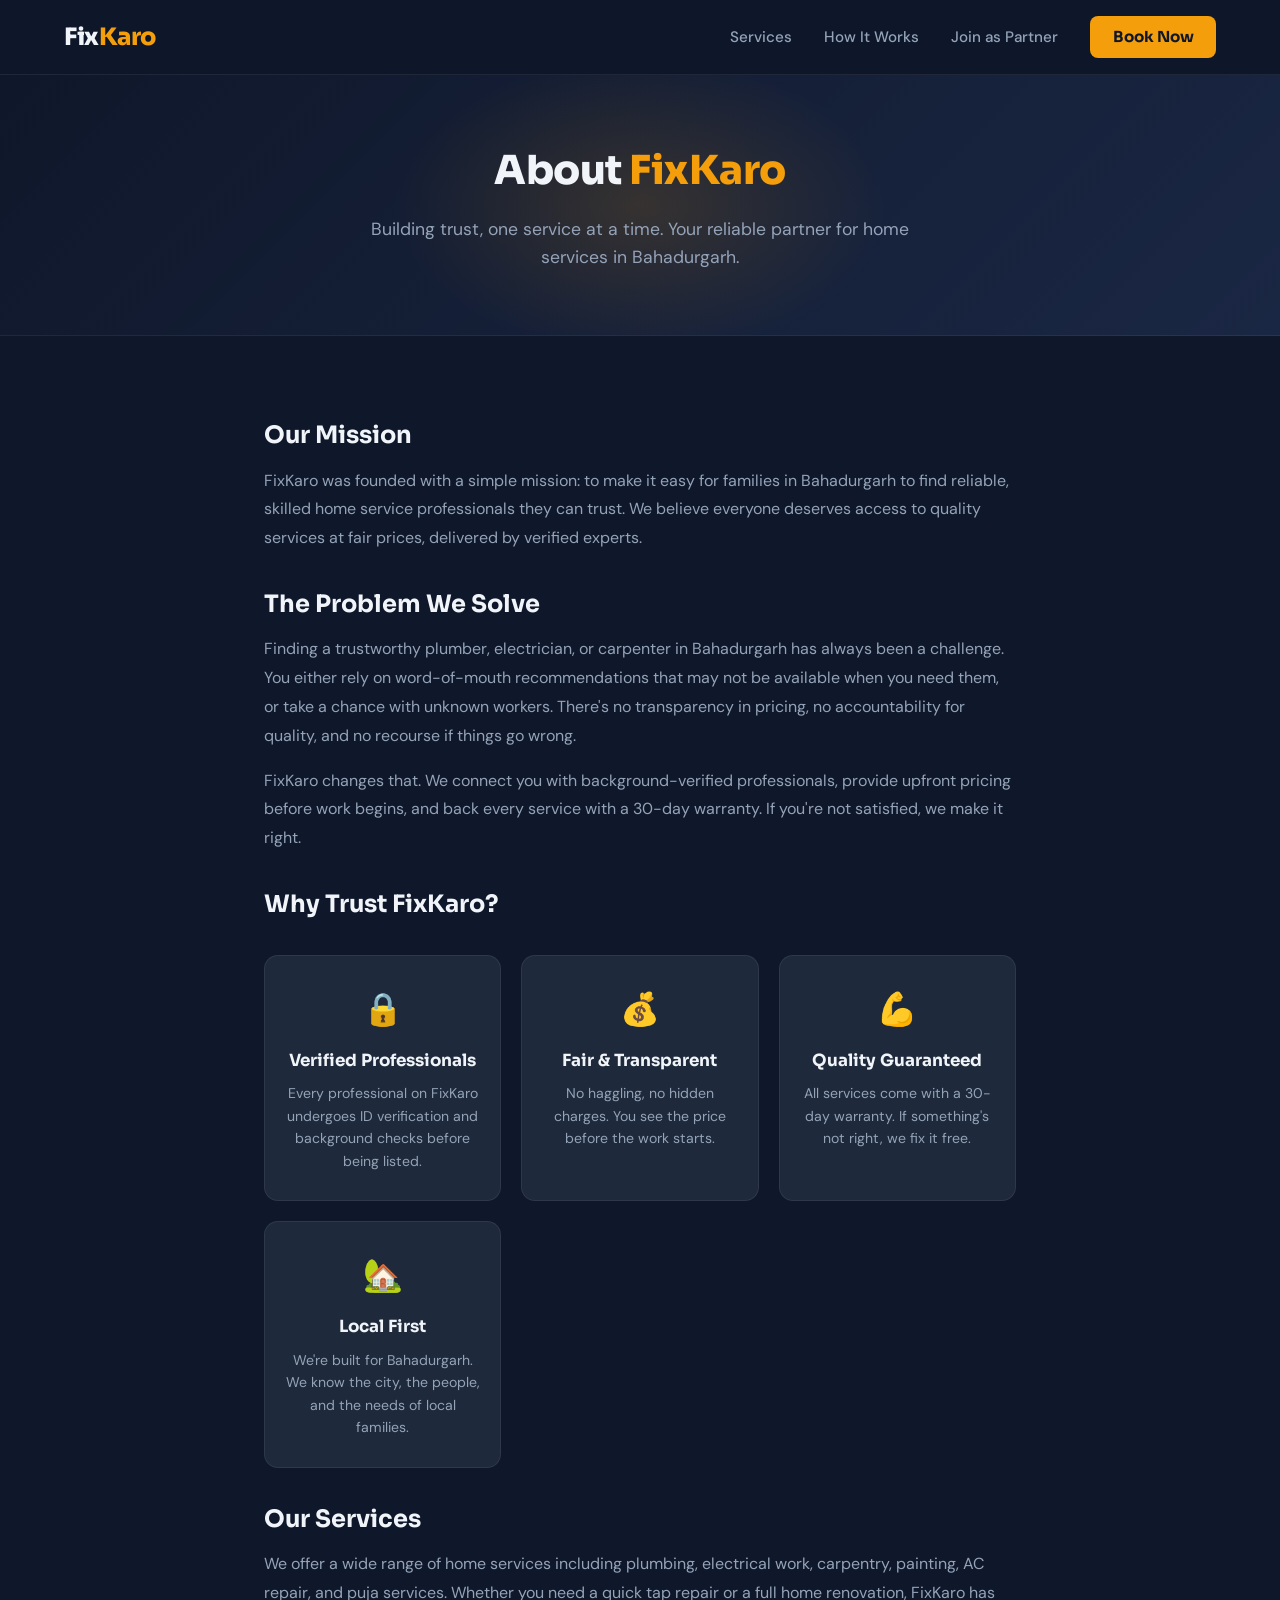
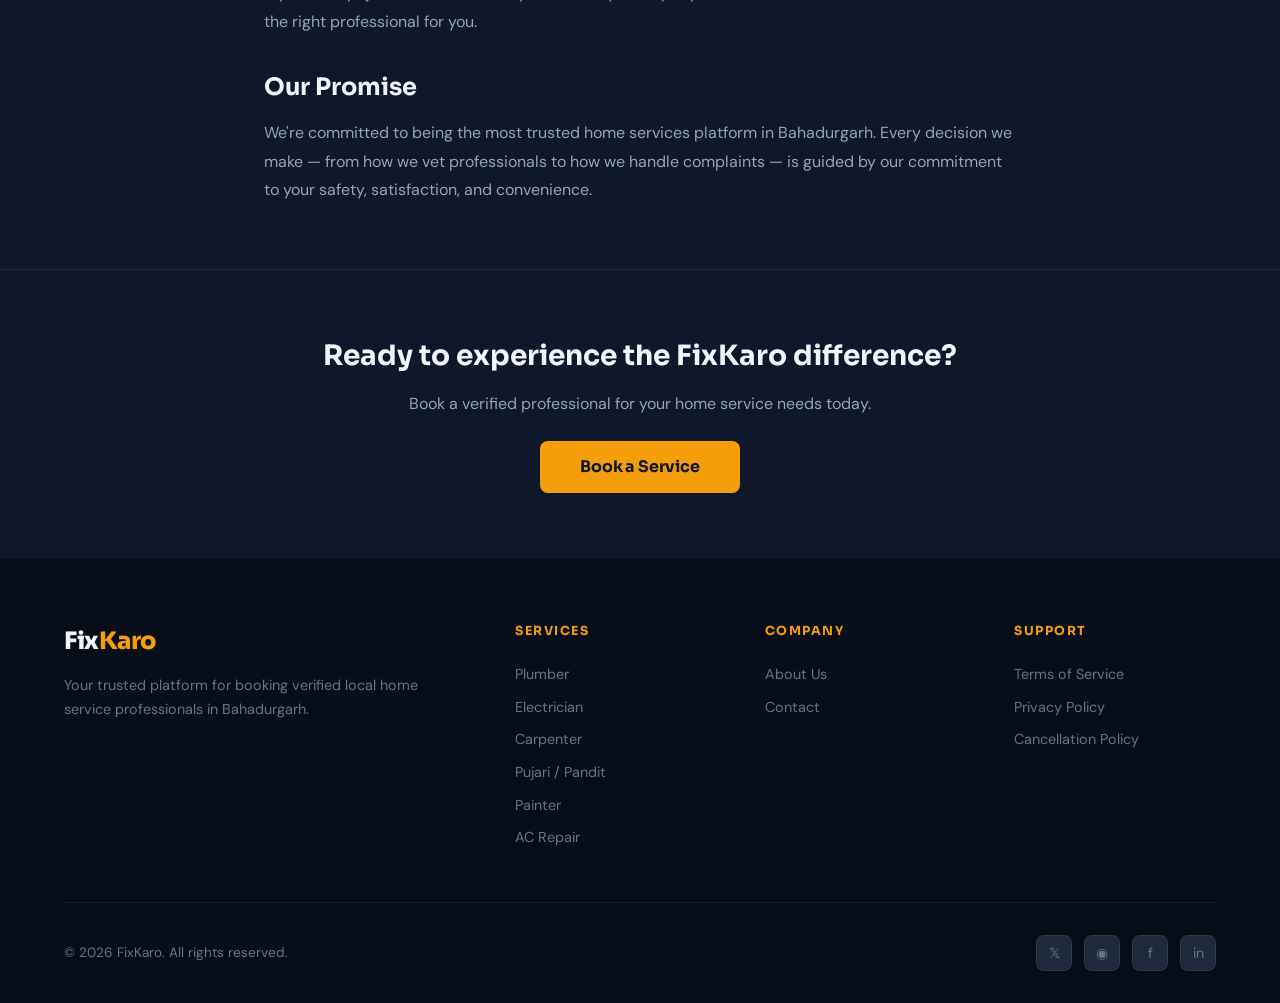
==== about.html @ 325d5631 "Initial commit — FixKaro full redesign (premium dark theme) - Complete visual redesign across all 13" ====
<!DOCTYPE html>
<html lang="en">
<head>
    <meta charset="UTF-8">
    <meta name="viewport" content="width=device-width, initial-scale=1.0">
    <title>About FixKaro | Trusted Home Services Platform in Bahadurgarh</title>
    <meta name="description" content="FixKaro is Bahadurgarh's trusted platform for booking verified home service professionals. Learn about our mission, values, and commitment to quality service.">
    <meta name="keywords" content="about FixKaro, home services Bahadurgarh, trusted professionals, local services platform, Bahadurgarh">
    <meta property="og:title" content="About FixKaro | Trusted Home Services Platform in Bahadurgarh">
    <meta property="og:description" content="FixKaro is Bahadurgarh's trusted platform for booking verified home service professionals. Learn about our mission, values, and commitment to quality service.">
    <meta property="og:type" content="website">
    <meta property="og:url" content="https://fixkaro.in/about">
    <meta property="og:site_name" content="FixKaro">
    <meta property="og:locale" content="en_IN">
    <meta name="twitter:card" content="summary">
    <meta name="twitter:title" content="About FixKaro | Trusted Home Services Platform in Bahadurgarh">
    <meta name="twitter:description" content="FixKaro is Bahadurgarh's trusted platform for booking verified home service professionals. Learn about our mission, values, and commitment to quality service.">
    <link href="https://fonts.googleapis.com/css2?family=Sora:wght@400;600;700;800&family=DM+Sans:wght@400;500&display=swap" rel="stylesheet">
    <link rel="stylesheet" href="styles.css">
    <style>
        .page-content h2 { font-size: 1.5rem; }
        .page-content p { font-size: 1rem; }
        .values-grid { display: grid; grid-template-columns: repeat(auto-fit, minmax(220px, 1fr)); gap: 1.25rem; margin: 2rem 0; }
        .value-card { background: var(--bg-surface); border: 1px solid var(--border); border-radius: var(--radius); padding: 1.75rem 1.25rem; text-align: center; transition: border-color 0.2s, box-shadow 0.2s; }
        .value-card:hover { border-color: var(--border-accent); box-shadow: 0 0 24px var(--primary-glow); }
        .value-card .icon { font-size: 2rem; margin-bottom: 0.75rem; display: block; }
        .value-card h3 { font-size: 1.05rem; font-weight: 700; margin-bottom: 0.5rem; color: var(--text-primary); }
        .value-card p { font-size: 0.88rem; color: var(--text-secondary); margin-bottom: 0; line-height: 1.6; }
    </style>
</head>
<body>
    <header>
        <div class="container" style="display:flex;justify-content:space-between;align-items:center;">
            <a href="index.html" class="logo">Fix<span>Karo</span></a>
            <nav>
                <a href="index.html#services">Services</a>
                <a href="index.html#how-it-works">How It Works</a>
                <a href="join.html">Join as Partner</a>
                <a href="index.html" class="nav-cta">Book Now</a>
            </nav>
            <button class="mobile-menu-btn" aria-label="Menu">&#9776;</button>
        </div>
    </header>

    <section class="page-hero">
        <div class="container">
            <h1>About <span class="highlight">FixKaro</span></h1>
            <p>Building trust, one service at a time. Your reliable partner for home services in Bahadurgarh.</p>
        </div>
    </section>

    <div class="page-content">
        <h2>Our Mission</h2>
        <p>FixKaro was founded with a simple mission: to make it easy for families in Bahadurgarh to find reliable, skilled home service professionals they can trust. We believe everyone deserves access to quality services at fair prices, delivered by verified experts.</p>

        <h2>The Problem We Solve</h2>
        <p>Finding a trustworthy plumber, electrician, or carpenter in Bahadurgarh has always been a challenge. You either rely on word-of-mouth recommendations that may not be available when you need them, or take a chance with unknown workers. There's no transparency in pricing, no accountability for quality, and no recourse if things go wrong.</p>
        <p>FixKaro changes that. We connect you with background-verified professionals, provide upfront pricing before work begins, and back every service with a 30-day warranty. If you're not satisfied, we make it right.</p>

        <h2>Why Trust FixKaro?</h2>
        <div class="values-grid">
            <div class="value-card">
                <div class="icon">&#128274;</div>
                <h3>Verified Professionals</h3>
                <p>Every professional on FixKaro undergoes ID verification and background checks before being listed.</p>
            </div>
            <div class="value-card">
                <div class="icon">&#128176;</div>
                <h3>Fair & Transparent</h3>
                <p>No haggling, no hidden charges. You see the price before the work starts.</p>
            </div>
            <div class="value-card">
                <div class="icon">&#128170;</div>
                <h3>Quality Guaranteed</h3>
                <p>All services come with a 30-day warranty. If something's not right, we fix it free.</p>
            </div>
            <div class="value-card">
                <div class="icon">&#127969;</div>
                <h3>Local First</h3>
                <p>We're built for Bahadurgarh. We know the city, the people, and the needs of local families.</p>
            </div>
        </div>

        <h2>Our Services</h2>
        <p>We offer a wide range of home services including plumbing, electrical work, carpentry, painting, AC repair, and puja services. Whether you need a quick tap repair or a full home renovation, FixKaro has the right professional for you.</p>

        <h2>Our Promise</h2>
        <p>We're committed to being the most trusted home services platform in Bahadurgarh. Every decision we make — from how we vet professionals to how we handle complaints — is guided by our commitment to your safety, satisfaction, and convenience.</p>
    </div>

    <section class="page-cta">
        <div class="container">
            <h2>Ready to experience the FixKaro difference?</h2>
            <p>Book a verified professional for your home service needs today.</p>
            <a href="index.html" class="btn-primary">Book a Service</a>
        </div>
    </section>

    <footer>
        <div class="container">
            <div class="footer-grid">
                <div class="footer-brand">
                    <a href="index.html" class="logo">Fix<span>Karo</span></a>
                    <p>Your trusted platform for booking verified local home service professionals in Bahadurgarh.</p>
                </div>
                <div class="footer-col">
                    <h4>Services</h4>
                    <a href="plumber.html">Plumber</a>
                    <a href="electrician.html">Electrician</a>
                    <a href="carpenter.html">Carpenter</a>
                    <a href="pujari.html">Pujari / Pandit</a>
                    <a href="painter.html">Painter</a>
                    <a href="ac-repair.html">AC Repair</a>
                </div>
                <div class="footer-col">
                    <h4>Company</h4>
                    <a href="about.html">About Us</a>
                    <a href="contact.html">Contact</a>
                </div>
                <div class="footer-col">
                    <h4>Support</h4>
                    <a href="terms.html">Terms of Service</a>
                    <a href="privacy.html">Privacy Policy</a>
                    <a href="cancellation.html">Cancellation Policy</a>
                </div>
            </div>
            <div class="footer-bottom">
                <p>&copy; 2026 FixKaro. All rights reserved.</p>
                <div class="footer-social">
                    <a href="#" aria-label="Twitter">&#120143;</a>
                    <a href="#" aria-label="Instagram">&#9673;</a>
                    <a href="#" aria-label="Facebook">f</a>
                    <a href="#" aria-label="LinkedIn">in</a>
                </div>
            </div>
        </div>
    </footer>

    <script src="script.js"></script>
</body>
</html>
---- styles.css ----
/* FixKaro — Shared Styles — Premium Dark Edition */

@import url('https://fonts.googleapis.com/css2?family=Sora:wght@400;600;700;800&family=DM+Sans:wght@400;500&display=swap');

:root {
    --bg: #0F172A;
    --bg-surface: #1E293B;
    --bg-raised: #2D3D52;
    --primary: #F59E0B;
    --primary-dark: #D97706;
    --primary-glow: rgba(245, 158, 11, 0.15);
    --primary-glow-strong: rgba(245, 158, 11, 0.25);
    --text-primary: #F1F5F9;
    --text-secondary: #94A3B8;
    --text-muted: #64748B;
    --border: rgba(255, 255, 255, 0.07);
    --border-accent: rgba(245, 158, 11, 0.3);
    --success: #10B981;
    --error: #EF4444;
    --radius: 14px;
    --radius-sm: 8px;
}

* { margin: 0; padding: 0; box-sizing: border-box; }

body {
    font-family: 'DM Sans', sans-serif;
    background: var(--bg);
    color: var(--text-primary);
    line-height: 1.6;
    overflow-x: hidden;
}

h1, h2, h3, h4, h5, h6 {
    font-family: 'Sora', sans-serif;
}

.container {
    max-width: 1200px;
    margin: 0 auto;
    padding: 0 1.5rem;
}

/* ─── Header ──────────────────────────────────────────────────── */
header {
    padding: 1rem 0;
    position: sticky;
    top: 0;
    background: rgba(15, 23, 42, 0.85);
    backdrop-filter: blur(20px);
    -webkit-backdrop-filter: blur(20px);
    z-index: 100;
    border-bottom: 1px solid var(--border);
}

.logo {
    font-family: 'Sora', sans-serif;
    font-size: 1.5rem;
    font-weight: 800;
    color: var(--text-primary);
    text-decoration: none;
    letter-spacing: -0.5px;
}

.logo span {
    color: var(--primary);
}

nav {
    display: flex;
    align-items: center;
    gap: 2rem;
}

nav a {
    text-decoration: none;
    color: var(--text-secondary);
    font-weight: 500;
    font-size: 0.95rem;
    transition: color 0.2s;
}

nav a:hover {
    color: var(--text-primary);
}

.nav-cta {
    background: var(--primary) !important;
    color: #0F172A !important;
    padding: 0.55rem 1.4rem;
    border-radius: var(--radius-sm);
    font-weight: 700 !important;
    font-family: 'Sora', sans-serif;
    transition: background 0.2s, box-shadow 0.2s !important;
}

.nav-cta:hover {
    background: var(--primary-dark) !important;
    color: #0F172A !important;
    box-shadow: 0 0 20px var(--primary-glow-strong) !important;
}

.mobile-menu-btn {
    display: none;
    background: none;
    border: none;
    font-size: 1.5rem;
    cursor: pointer;
    color: var(--text-primary);
}

/* ─── Page Hero (about, contact, join, legal) ─────────────────── */
.page-hero {
    background: linear-gradient(135deg, #0F172A 0%, #1a2744 100%);
    padding: 4rem 0;
    text-align: center;
    border-bottom: 1px solid var(--border);
    position: relative;
    overflow: hidden;
}

.page-hero::before {
    content: '';
    position: absolute;
    top: 50%;
    left: 50%;
    transform: translate(-50%, -50%);
    width: 500px;
    height: 300px;
    background: radial-gradient(ellipse, var(--primary-glow) 0%, transparent 70%);
    pointer-events: none;
}

.page-hero h1 {
    font-size: 2.5rem;
    font-weight: 800;
    letter-spacing: -0.5px;
    margin-bottom: 0.75rem;
    position: relative;
}

.page-hero h1 .highlight {
    color: var(--primary);
}

.page-hero p {
    font-size: 1.1rem;
    color: var(--text-secondary);
    max-width: 600px;
    margin: 0 auto;
    position: relative;
}

/* ─── Page Content (about, terms, privacy, cancellation) ─────── */
.page-content {
    max-width: 800px;
    margin: 0 auto;
    padding: 3rem 1.5rem;
}

.page-content h2 {
    font-size: 1.35rem;
    font-weight: 700;
    margin: 2rem 0 0.75rem;
    color: var(--text-primary);
}

.page-content p {
    color: var(--text-secondary);
    margin-bottom: 1rem;
    font-size: 0.95rem;
    line-height: 1.8;
}

.page-content ul,
.page-content ol {
    color: var(--text-secondary);
    margin: 0.5rem 0 1.5rem 1.5rem;
    line-height: 1.8;
    font-size: 0.95rem;
}

.page-content a {
    color: var(--primary);
    text-decoration: none;
}

.page-content a:hover {
    text-decoration: underline;
}

/* ─── Page CTA (sub-pages) ────────────────────────────────────── */
.page-cta {
    text-align: center;
    padding: 4rem 0;
    border-top: 1px solid var(--border);
}

.page-cta h2 {
    font-size: 1.75rem;
    font-weight: 700;
    margin-bottom: 0.75rem;
}

.page-cta p {
    color: var(--text-secondary);
    margin-bottom: 1.5rem;
}

/* ─── Primary Button ─────────────────────────────────────────── */
.btn-primary {
    display: inline-block;
    padding: 0.85rem 2.5rem;
    background: var(--primary);
    color: #0F172A;
    border: none;
    border-radius: var(--radius-sm);
    font-family: 'Sora', sans-serif;
    font-size: 1rem;
    font-weight: 700;
    cursor: pointer;
    text-decoration: none;
    transition: background 0.2s, box-shadow 0.2s, transform 0.15s;
    letter-spacing: -0.2px;
}

.btn-primary:hover {
    background: var(--primary-dark);
    box-shadow: 0 0 28px var(--primary-glow-strong);
    transform: translateY(-1px);
}

/* ─── Service Hero (service pages) ───────────────────────────── */
.service-hero {
    background: linear-gradient(135deg, #0F172A 0%, #1a2744 100%);
    padding: 4rem 0;
    text-align: center;
    border-bottom: 1px solid var(--border);
    position: relative;
    overflow: hidden;
}

.service-hero::before {
    content: '';
    position: absolute;
    top: 50%;
    left: 50%;
    transform: translate(-50%, -50%);
    width: 500px;
    height: 300px;
    background: radial-gradient(ellipse, var(--primary-glow) 0%, transparent 70%);
    pointer-events: none;
}

.service-hero .icon {
    font-size: 3rem;
    margin-bottom: 1rem;
    display: inline-block;
    position: relative;
    z-index: 1;
}

.service-hero h1 {
    font-size: 2.5rem;
    font-weight: 800;
    letter-spacing: -0.5px;
    margin-bottom: 0.75rem;
    position: relative;
    z-index: 1;
}

.service-hero h1 .highlight {
    color: var(--primary);
}

.service-hero p {
    font-size: 1.1rem;
    color: var(--text-secondary);
    max-width: 600px;
    margin: 0 auto;
    position: relative;
    z-index: 1;
}

/* ─── Sub-services (service pages) ───────────────────────────── */
.sub-services {
    padding: 3.5rem 0;
}

.sub-services h2 {
    font-size: 1.75rem;
    font-weight: 700;
    margin-bottom: 1.75rem;
    text-align: center;
}

.sub-services-grid {
    display: grid;
    grid-template-columns: repeat(auto-fit, minmax(240px, 1fr));
    gap: 1rem;
    max-width: 900px;
    margin: 0 auto 2rem;
}

.sub-service-item {
    background: var(--bg-surface);
    border: 1px solid var(--border);
    border-radius: var(--radius);
    padding: 1.25rem 1.5rem;
    display: flex;
    align-items: center;
    gap: 0.85rem;
    transition: border-color 0.2s, background 0.2s;
}

.sub-service-item:hover {
    border-color: var(--border-accent);
    background: var(--bg-raised);
}

.sub-service-item .icon {
    font-size: 1.25rem;
    flex-shrink: 0;
}

.sub-service-item span {
    font-weight: 500;
    color: var(--text-primary);
    font-size: 0.95rem;
}

/* ─── Why Section (service pages) ────────────────────────────── */
.why-section {
    padding: 3.5rem 0;
    background: var(--bg-surface);
    border-top: 1px solid var(--border);
    border-bottom: 1px solid var(--border);
}

.why-section h2 {
    font-size: 1.75rem;
    font-weight: 700;
    margin-bottom: 1.75rem;
    text-align: center;
}

.why-grid {
    display: grid;
    grid-template-columns: repeat(auto-fit, minmax(220px, 1fr));
    gap: 1.5rem;
    max-width: 900px;
    margin: 0 auto;
}

.why-item {
    text-align: center;
    padding: 1.75rem 1.25rem;
    background: var(--bg);
    border: 1px solid var(--border);
    border-radius: var(--radius);
    transition: border-color 0.2s, box-shadow 0.2s;
}

.why-item:hover {
    border-color: var(--border-accent);
    box-shadow: 0 0 24px var(--primary-glow);
}

.why-item .icon {
    font-size: 1.75rem;
    margin-bottom: 0.75rem;
    display: block;
}

.why-item h3 {
    font-size: 1rem;
    font-weight: 700;
    margin-bottom: 0.35rem;
    color: var(--text-primary);
}

.why-item p {
    font-size: 0.88rem;
    color: var(--text-secondary);
    line-height: 1.6;
}

/* ─── Footer ─────────────────────────────────────────────────── */
footer {
    background: #080D1A;
    color: var(--text-primary);
    padding: 4rem 0 2rem;
    border-top: 1px solid var(--border);
}

.footer-grid {
    display: grid;
    grid-template-columns: 2fr 1fr 1fr 1fr;
    gap: 3rem;
    margin-bottom: 3rem;
}

.footer-brand p {
    color: var(--text-muted);
    font-size: 0.9rem;
    margin-top: 0.75rem;
    line-height: 1.7;
}

.footer-col h4 {
    font-family: 'Sora', sans-serif;
    font-size: 0.78rem;
    font-weight: 700;
    text-transform: uppercase;
    letter-spacing: 1.5px;
    margin-bottom: 1rem;
    color: var(--primary);
}

.footer-col a {
    display: block;
    color: var(--text-muted);
    text-decoration: none;
    font-size: 0.9rem;
    padding: 0.3rem 0;
    transition: color 0.2s;
}

.footer-col a:hover {
    color: var(--text-primary);
}

.footer-bottom {
    border-top: 1px solid var(--border);
    padding-top: 2rem;
    display: flex;
    justify-content: space-between;
    align-items: center;
    flex-wrap: wrap;
    gap: 1rem;
}

.footer-bottom p {
    font-size: 0.85rem;
    color: var(--text-muted);
}

.footer-social {
    display: flex;
    gap: 0.75rem;
}

.footer-social a {
    width: 36px;
    height: 36px;
    border-radius: var(--radius-sm);
    background: var(--bg-surface);
    border: 1px solid var(--border);
    color: var(--text-muted);
    display: flex;
    align-items: center;
    justify-content: center;
    text-decoration: none;
    font-size: 0.9rem;
    transition: all 0.2s;
}

.footer-social a:hover {
    background: var(--primary);
    border-color: var(--primary);
    color: #0F172A;
    box-shadow: 0 0 16px var(--primary-glow-strong);
}

/* ─── Animations ─────────────────────────────────────────────── */
.fade-in {
    opacity: 0;
    transform: translateY(20px);
    transition: all 0.6s ease-out;
}

.fade-in.visible {
    opacity: 1;
    transform: translateY(0);
}

/* ─── Responsive ─────────────────────────────────────────────── */
@media (max-width: 968px) {
    nav {
        display: none;
    }

    .mobile-menu-btn {
        display: block;
    }

    .footer-grid {
        grid-template-columns: 1fr 1fr;
    }

    .page-hero h1 {
        font-size: 2rem;
    }

    .service-hero h1 {
        font-size: 2rem;
    }
}

@media (max-width: 600px) {
    .footer-grid {
        grid-template-columns: 1fr;
    }

    .page-hero h1 {
        font-size: 1.75rem;
    }

    .service-hero h1 {
        font-size: 1.75rem;
    }
}
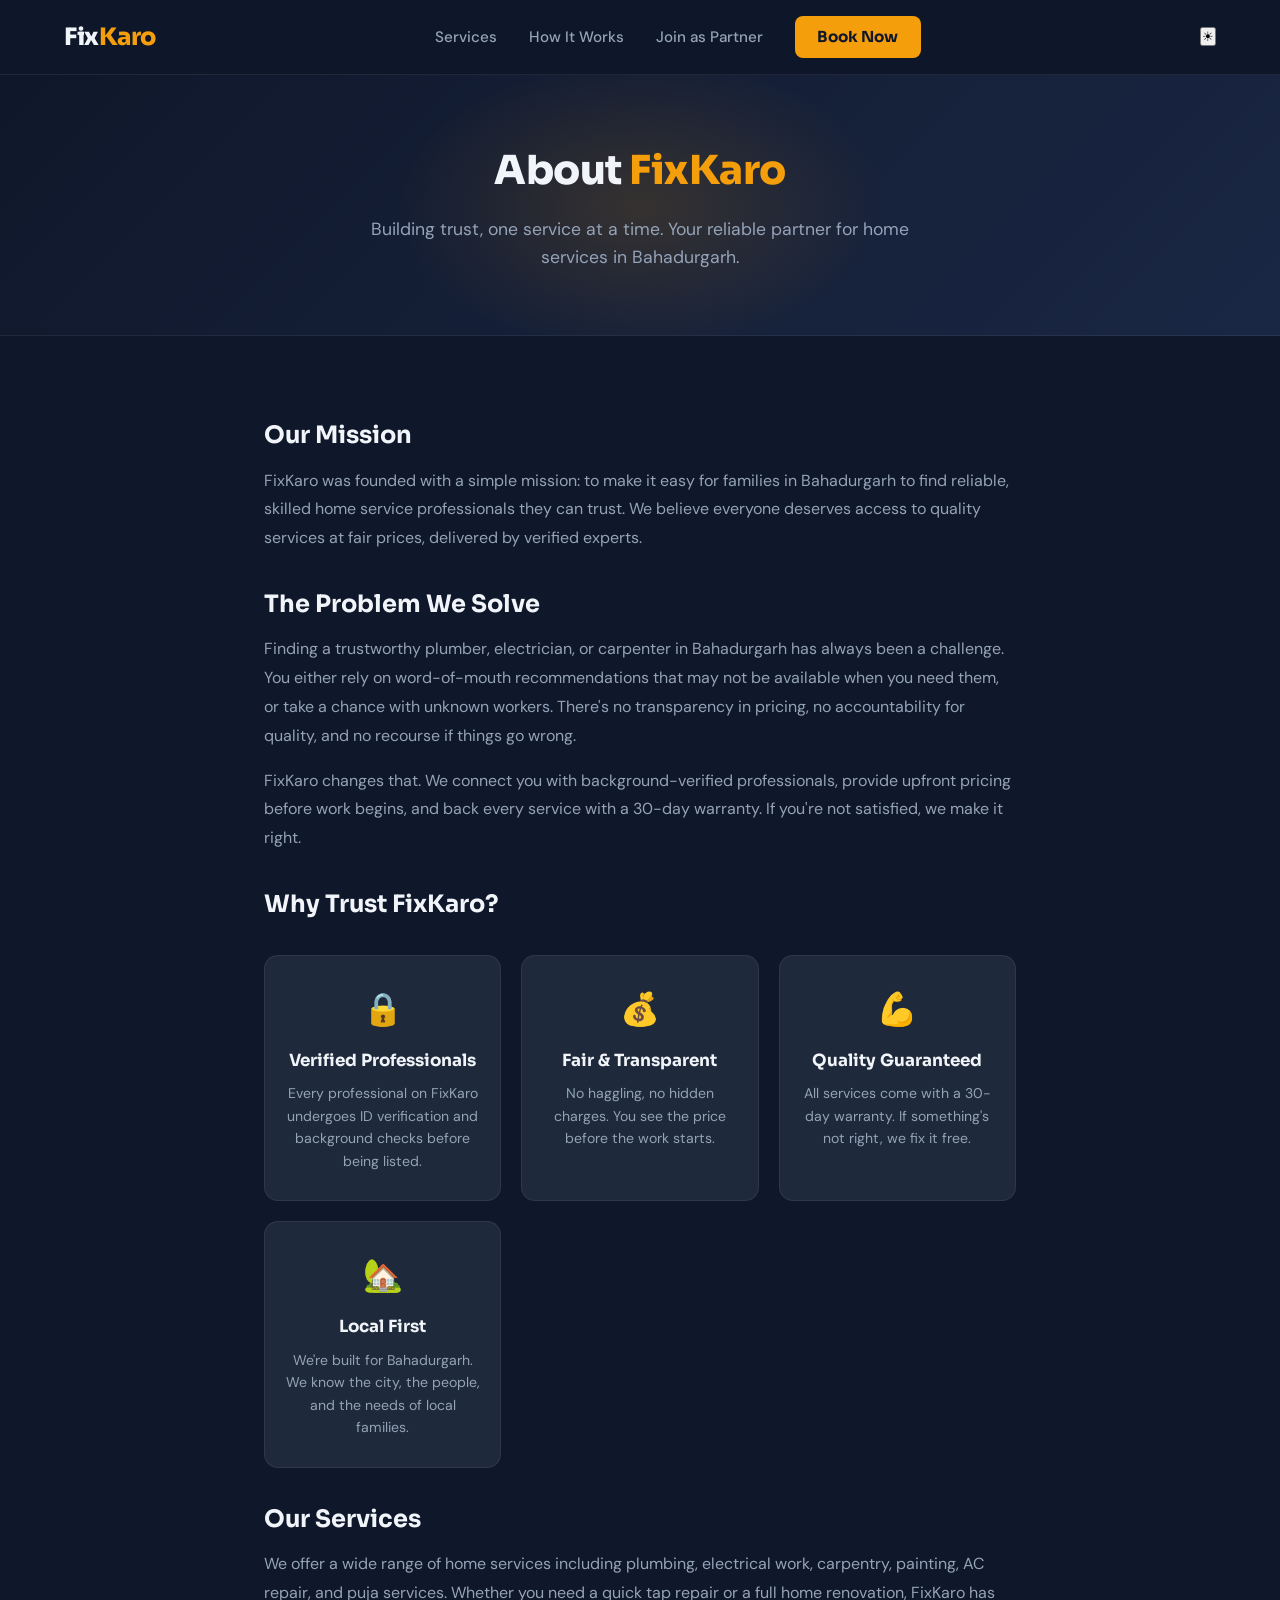
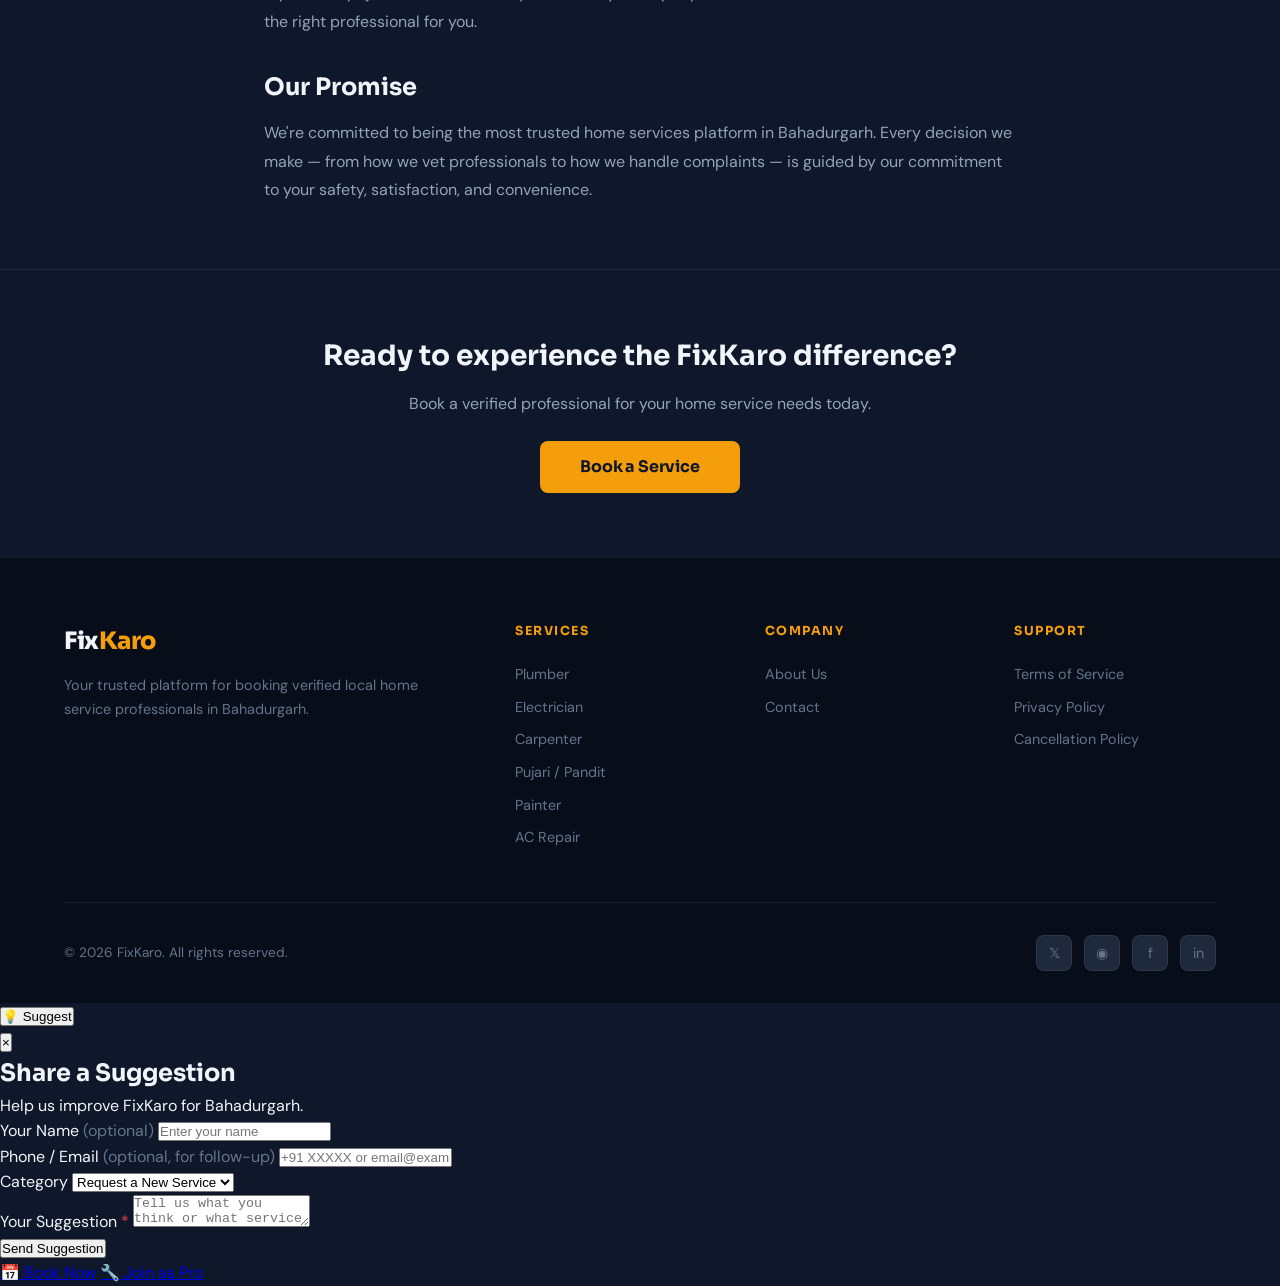
==== commit 0d7c2770: "Add Google Analytics 4 (G-228N3XZ30Y) to all 13 pages Inject gtag.js snippet before </head> on every" ====
--- a/about.html
+++ b/about.html
@@ -15,6 +15,7 @@
     <meta name="twitter:card" content="summary">
     <meta name="twitter:title" content="About FixKaro | Trusted Home Services Platform in Bahadurgarh">
     <meta name="twitter:description" content="FixKaro is Bahadurgarh's trusted platform for booking verified home service professionals. Learn about our mission, values, and commitment to quality service.">
+    <script>!function(){var t=localStorage.getItem('fk-theme')||'light';document.documentElement.setAttribute('data-theme',t)}();</script>
     <link href="https://fonts.googleapis.com/css2?family=Sora:wght@400;600;700;800&family=DM+Sans:wght@400;500&display=swap" rel="stylesheet">
     <link rel="stylesheet" href="styles.css">
     <style>
@@ -27,6 +28,14 @@
         .value-card h3 { font-size: 1.05rem; font-weight: 700; margin-bottom: 0.5rem; color: var(--text-primary); }
         .value-card p { font-size: 0.88rem; color: var(--text-secondary); margin-bottom: 0; line-height: 1.6; }
     </style>
+    <!-- Google tag (gtag.js) -->
+    <script async src="https://www.googletagmanager.com/gtag/js?id=G-228N3XZ30Y"></script>
+    <script>
+        window.dataLayer = window.dataLayer || [];
+        function gtag(){dataLayer.push(arguments);}
+        gtag('js', new Date());
+        gtag('config', 'G-228N3XZ30Y');
+    </script>
 </head>
 <body>
     <header>
@@ -38,7 +47,10 @@
                 <a href="join.html">Join as Partner</a>
                 <a href="index.html" class="nav-cta">Book Now</a>
             </nav>
-            <button class="mobile-menu-btn" aria-label="Menu">&#9776;</button>
+            <div style="display:flex;align-items:center;gap:0.75rem;">
+                <button class="theme-toggle" aria-label="Toggle theme">&#9728;</button>
+                <button class="mobile-menu-btn" aria-label="Menu">&#9776;</button>
+            </div>
         </div>
     </header>
 
@@ -136,6 +148,58 @@
         </div>
     </footer>
 
+
+    <!-- Suggestions Tab -->
+    <button class="feedback-tab" id="feedback-tab-btn">&#128161; Suggest</button>
+
+    <!-- Suggestions Modal -->
+    <div class="feedback-overlay" id="feedback-overlay">
+        <div class="feedback-modal">
+            <button class="feedback-close" id="feedback-close">&times;</button>
+
+            <div id="feedback-form-view">
+                <h2>Share a Suggestion</h2>
+                <p class="feedback-sub">Help us improve FixKaro for Bahadurgarh.</p>
+                <form id="feedback-form">
+                    <div class="form-group">
+                        <label>Your Name <span style="color:var(--text-muted);font-weight:400;">(optional)</span></label>
+                        <input type="text" id="fb-name" placeholder="Enter your name">
+                    </div>
+                    <div class="form-group">
+                        <label>Phone / Email <span style="color:var(--text-muted);font-weight:400;">(optional, for follow-up)</span></label>
+                        <input type="text" id="fb-contact" placeholder="+91 XXXXX or email@example.com">
+                    </div>
+                    <div class="form-group">
+                        <label>Category</label>
+                        <select id="fb-category">
+                            <option value="New Service">Request a New Service</option>
+                            <option value="Pricing">Pricing Feedback</option>
+                            <option value="Website">Website Feedback</option>
+                            <option value="General">General Suggestion</option>
+                        </select>
+                    </div>
+                    <div class="form-group">
+                        <label>Your Suggestion <span style="color:var(--error);">*</span></label>
+                        <textarea id="fb-message" placeholder="Tell us what you think or what service you need..." required></textarea>
+                    </div>
+                    <button type="submit" class="btn-fb-submit" id="fb-submit">Send Suggestion</button>
+                    <div id="fb-msg" class="feedback-message"></div>
+                </form>
+            </div>
+
+            <div id="feedback-success-view" style="display:none; text-align:center; padding: 1rem 0 0.5rem;">
+                <div style="font-size:3rem; margin-bottom:1rem; animation: pop 0.4s ease;">&#128161;</div>
+                <h2 style="margin-bottom:0.5rem;">Thank You!</h2>
+                <p style="color:var(--text-secondary); font-size:0.92rem; line-height:1.6; margin-bottom:1.5rem;">Your suggestion has been received. We review every submission and use it to make FixKaro better.</p>
+                <button class="btn-fb-submit" onclick="closeFeedbackModal()">Done</button>
+            </div>
+        </div>
+    </div>
+
+    <div class="floating-cta">
+        <a href="index.html" class="floating-cta-btn fk-btn-book">&#128197; Book Now</a>
+        <a href="join.html" class="floating-cta-btn fk-btn-pro">&#128295; Join as Pro</a>
+    </div>
     <script src="script.js"></script>
 </body>
 </html>
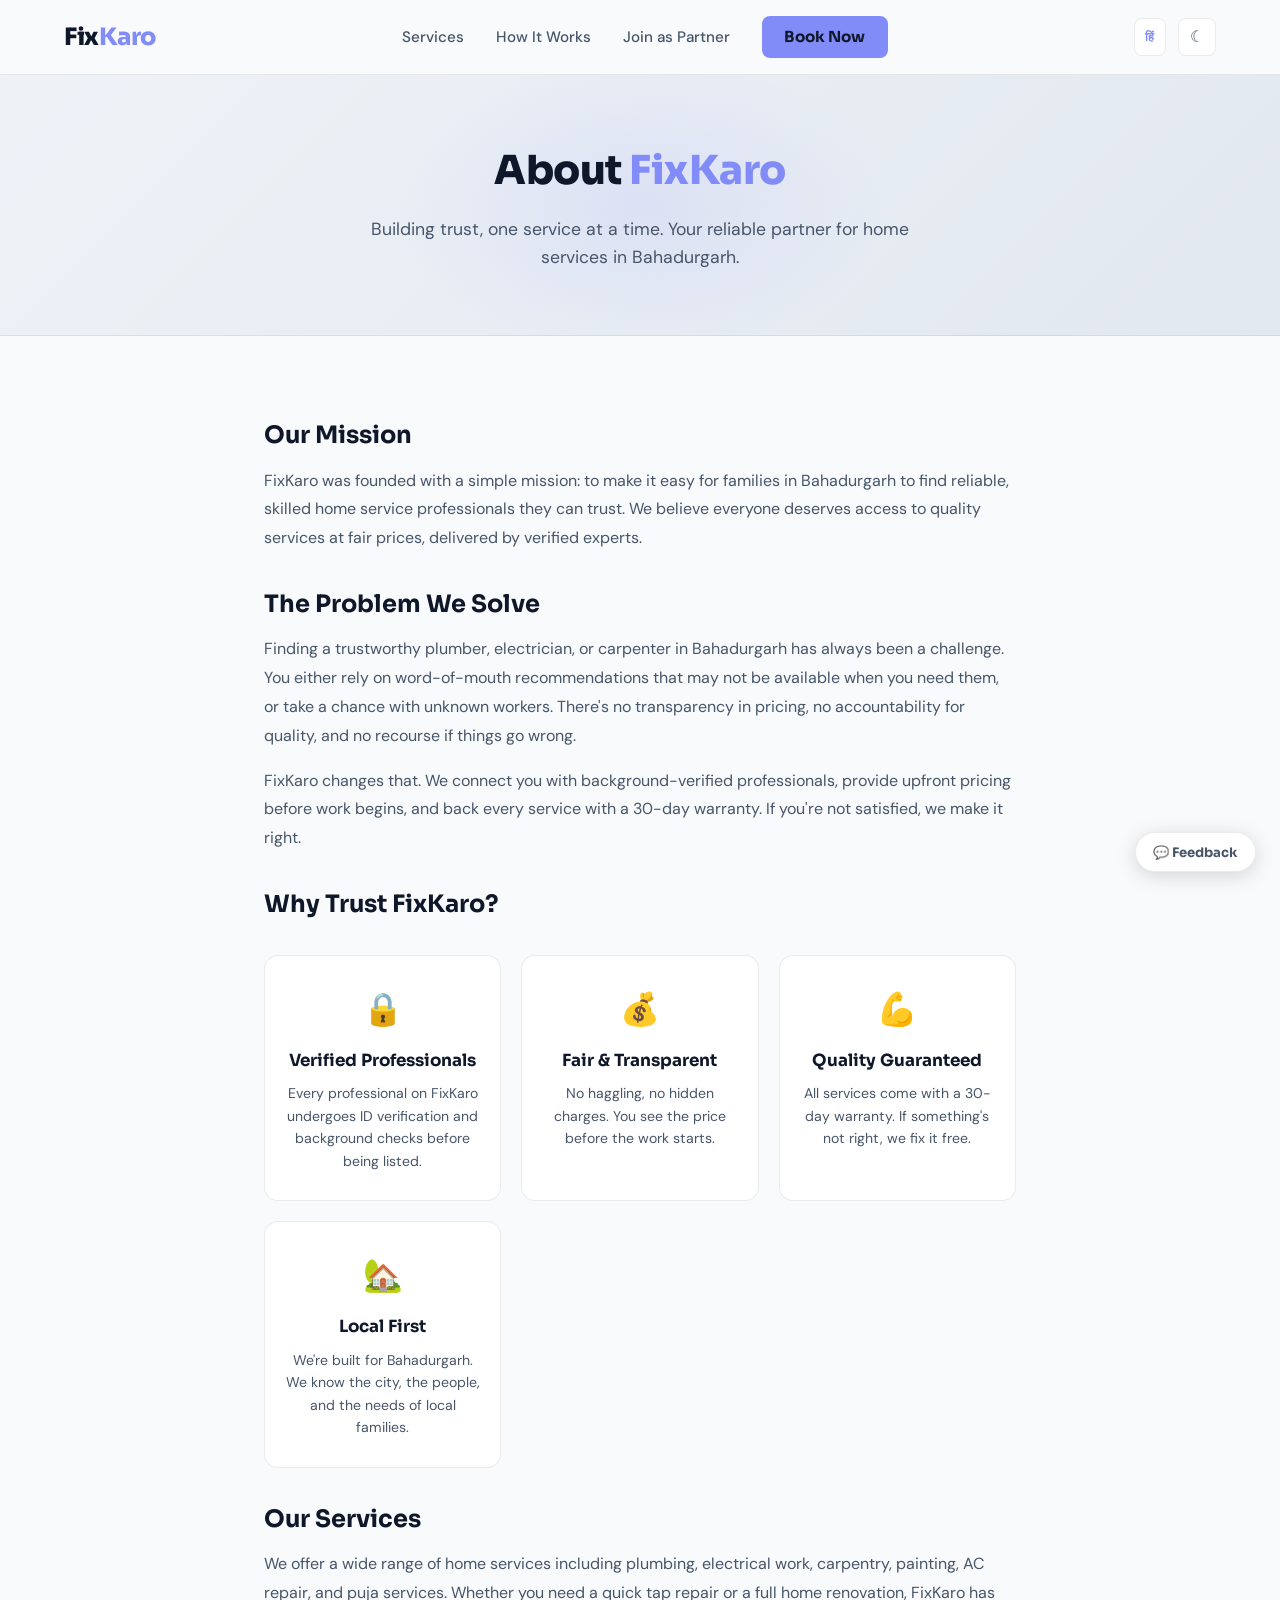
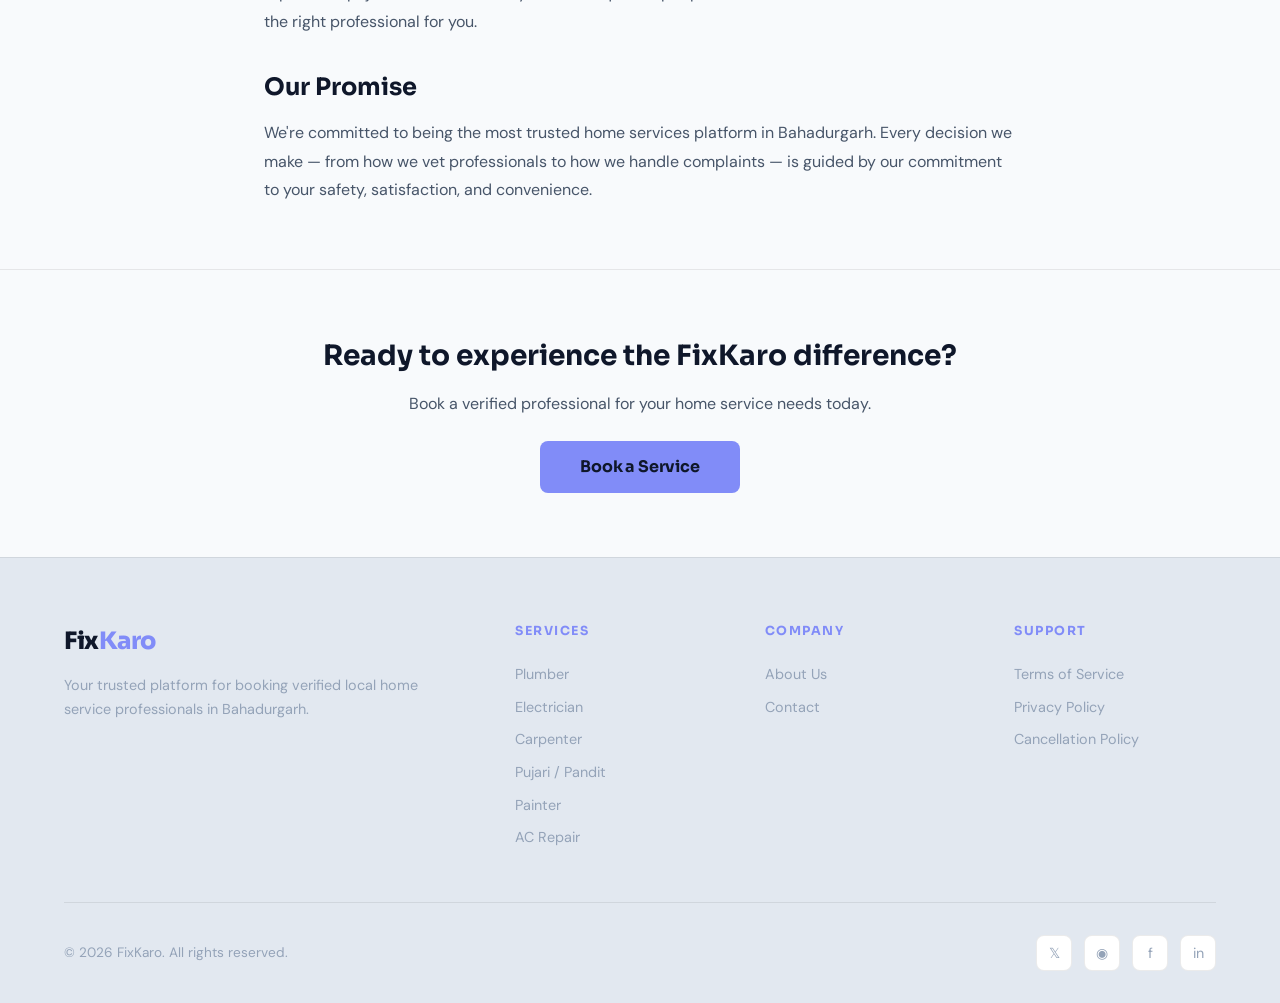
==== commit a8401a52: "Add Hindi/English toggle, translate all pages, fix font size - EN/हिं toggle in header on all 13 pag" ====
--- a/about.html
+++ b/about.html
@@ -42,12 +42,13 @@
         <div class="container" style="display:flex;justify-content:space-between;align-items:center;">
             <a href="index.html" class="logo">Fix<span>Karo</span></a>
             <nav>
-                <a href="index.html#services">Services</a>
-                <a href="index.html#how-it-works">How It Works</a>
-                <a href="join.html">Join as Partner</a>
-                <a href="index.html" class="nav-cta">Book Now</a>
+                <a href="index.html#services" data-i18n="nav.services">Services</a>
+                <a href="index.html#how-it-works" data-i18n="nav.how_it_works">How It Works</a>
+                <a href="join.html" data-i18n="nav.join">Join as Partner</a>
+                <a href="index.html" class="nav-cta" data-i18n="nav.book">Book Now</a>
             </nav>
             <div style="display:flex;align-items:center;gap:0.75rem;">
+                <button class="lang-toggle" aria-label="हिंदी में बदलें">हिं</button>
                 <button class="theme-toggle" aria-label="Toggle theme">&#9728;</button>
                 <button class="mobile-menu-btn" aria-label="Menu">&#9776;</button>
             </div>
@@ -113,10 +114,10 @@
             <div class="footer-grid">
                 <div class="footer-brand">
                     <a href="index.html" class="logo">Fix<span>Karo</span></a>
-                    <p>Your trusted platform for booking verified local home service professionals in Bahadurgarh.</p>
+                    <p data-i18n="footer.tagline">Your trusted platform for booking verified local home service professionals in Bahadurgarh.</p>
                 </div>
                 <div class="footer-col">
-                    <h4>Services</h4>
+                    <h4 data-i18n="footer.col.services">Services</h4>
                     <a href="plumber.html">Plumber</a>
                     <a href="electrician.html">Electrician</a>
                     <a href="carpenter.html">Carpenter</a>
@@ -125,19 +126,19 @@
                     <a href="ac-repair.html">AC Repair</a>
                 </div>
                 <div class="footer-col">
-                    <h4>Company</h4>
-                    <a href="about.html">About Us</a>
-                    <a href="contact.html">Contact</a>
+                    <h4 data-i18n="footer.col.company">Company</h4>
+                    <a href="about.html" data-i18n="footer.about">About Us</a>
+                    <a href="contact.html" data-i18n="footer.contact">Contact</a>
                 </div>
                 <div class="footer-col">
-                    <h4>Support</h4>
-                    <a href="terms.html">Terms of Service</a>
-                    <a href="privacy.html">Privacy Policy</a>
-                    <a href="cancellation.html">Cancellation Policy</a>
+                    <h4 data-i18n="footer.col.support">Support</h4>
+                    <a href="terms.html" data-i18n="footer.terms">Terms of Service</a>
+                    <a href="privacy.html" data-i18n="footer.privacy">Privacy Policy</a>
+                    <a href="cancellation.html" data-i18n="footer.cancellation">Cancellation Policy</a>
                 </div>
             </div>
             <div class="footer-bottom">
-                <p>&copy; 2026 FixKaro. All rights reserved.</p>
+                <p data-i18n="footer.rights">© 2026 FixKaro. All rights reserved.</p>
                 <div class="footer-social">
                     <a href="#" aria-label="Twitter">&#120143;</a>
                     <a href="#" aria-label="Instagram">&#9673;</a>
@@ -150,7 +151,7 @@
 
 
     <!-- Suggestions Tab -->
-    <button class="feedback-tab" id="feedback-tab-btn">&#128161; Suggest</button>
+    <button class="feedback-tab" id="feedback-tab-btn" data-i18n="feedback.tab">💬 Feedback</button>
 
     <!-- Suggestions Modal -->
     <div class="feedback-overlay" id="feedback-overlay">
@@ -158,47 +159,47 @@
             <button class="feedback-close" id="feedback-close">&times;</button>
 
             <div id="feedback-form-view">
-                <h2>Share a Suggestion</h2>
-                <p class="feedback-sub">Help us improve FixKaro for Bahadurgarh.</p>
+                <h2 data-i18n="feedback.title">Share a Suggestion</h2>
+                <p class="feedback-sub" data-i18n="feedback.sub">Help us improve FixKaro for Bahadurgarh.</p>
                 <form id="feedback-form">
                     <div class="form-group">
-                        <label>Your Name <span style="color:var(--text-muted);font-weight:400;">(optional)</span></label>
-                        <input type="text" id="fb-name" placeholder="Enter your name">
-                    </div>
-                    <div class="form-group">
-                        <label>Phone / Email <span style="color:var(--text-muted);font-weight:400;">(optional, for follow-up)</span></label>
-                        <input type="text" id="fb-contact" placeholder="+91 XXXXX or email@example.com">
-                    </div>
-                    <div class="form-group">
-                        <label>Category</label>
+                        <label><span data-i18n="feedback.name_label">Your Name</span> <span style="color:var(--text-muted);font-weight:400;" data-i18n="feedback.name_optional">(optional)</span></label>
+                        <input type="text" id="fb-name" placeholder="Enter your name" data-i18n-ph="feedback.name_ph">
+                    </div>
+                    <div class="form-group">
+                        <label><span data-i18n="feedback.contact_label">Phone / Email</span> <span style="color:var(--text-muted);font-weight:400;" data-i18n="feedback.contact_optional">(optional, for follow-up)</span></label>
+                        <input type="text" id="fb-contact" placeholder="+91 XXXXX or email@example.com" data-i18n-ph="feedback.contact_ph">
+                    </div>
+                    <div class="form-group">
+                        <label data-i18n="feedback.category_label">Category</label>
                         <select id="fb-category">
-                            <option value="New Service">Request a New Service</option>
-                            <option value="Pricing">Pricing Feedback</option>
-                            <option value="Website">Website Feedback</option>
-                            <option value="General">General Suggestion</option>
+                            <option value="New Service" data-i18n="feedback.cat_new">Request a New Service</option>
+                            <option value="Pricing" data-i18n="feedback.cat_pricing">Pricing Feedback</option>
+                            <option value="Website" data-i18n="feedback.cat_website">Website Feedback</option>
+                            <option value="General" data-i18n="feedback.cat_general">General Suggestion</option>
                         </select>
                     </div>
                     <div class="form-group">
-                        <label>Your Suggestion <span style="color:var(--error);">*</span></label>
-                        <textarea id="fb-message" placeholder="Tell us what you think or what service you need..." required></textarea>
-                    </div>
-                    <button type="submit" class="btn-fb-submit" id="fb-submit">Send Suggestion</button>
+                        <label><span data-i18n="feedback.message_label">Your Suggestion</span> <span style="color:var(--error);">*</span></label>
+                        <textarea id="fb-message" placeholder="Tell us what you think or what service you need..." data-i18n-ph="feedback.message_ph" required></textarea>
+                    </div>
+                    <button type="submit" class="btn-fb-submit" id="fb-submit" data-i18n="feedback.submit">Send Suggestion</button>
                     <div id="fb-msg" class="feedback-message"></div>
                 </form>
             </div>
 
             <div id="feedback-success-view" style="display:none; text-align:center; padding: 1rem 0 0.5rem;">
                 <div style="font-size:3rem; margin-bottom:1rem; animation: pop 0.4s ease;">&#128161;</div>
-                <h2 style="margin-bottom:0.5rem;">Thank You!</h2>
-                <p style="color:var(--text-secondary); font-size:0.92rem; line-height:1.6; margin-bottom:1.5rem;">Your suggestion has been received. We review every submission and use it to make FixKaro better.</p>
-                <button class="btn-fb-submit" onclick="closeFeedbackModal()">Done</button>
+                <h2 style="margin-bottom:0.5rem;" data-i18n="feedback.success_title">Thank You!</h2>
+                <p style="color:var(--text-secondary); font-size:0.92rem; line-height:1.6; margin-bottom:1.5rem;" data-i18n="feedback.success_msg">Your suggestion has been received. We review every submission and use it to make FixKaro better.</p>
+                <button class="btn-fb-submit" onclick="closeFeedbackModal()" data-i18n="feedback.done">Done</button>
             </div>
         </div>
     </div>
 
     <div class="floating-cta">
-        <a href="index.html" class="floating-cta-btn fk-btn-book">&#128197; Book Now</a>
-        <a href="join.html" class="floating-cta-btn fk-btn-pro">&#128295; Join as Pro</a>
+        <a href="index.html" class="floating-cta-btn fk-btn-book" data-i18n="cta.book">📅 Book Now</a>
+        <a href="join.html" class="floating-cta-btn fk-btn-pro" data-i18n="cta.join">🤝 Partner बनें</a>
     </div>
     <script src="script.js"></script>
 </body>
--- a/styles.css
+++ b/styles.css
@@ -6,15 +6,15 @@
     --bg: #0F172A;
     --bg-surface: #1E293B;
     --bg-raised: #2D3D52;
-    --primary: #F59E0B;
-    --primary-dark: #D97706;
-    --primary-glow: rgba(245, 158, 11, 0.15);
-    --primary-glow-strong: rgba(245, 158, 11, 0.25);
+    --primary: #818CF8;
+    --primary-dark: #6366F1;
+    --primary-glow: rgba(129, 140, 248, 0.15);
+    --primary-glow-strong: rgba(129, 140, 248, 0.25);
     --text-primary: #F1F5F9;
     --text-secondary: #94A3B8;
     --text-muted: #64748B;
     --border: rgba(255, 255, 255, 0.07);
-    --border-accent: rgba(245, 158, 11, 0.3);
+    --border-accent: rgba(129, 140, 248, 0.3);
     --success: #10B981;
     --error: #EF4444;
     --radius: 14px;
@@ -472,6 +472,418 @@
     box-shadow: 0 0 16px var(--primary-glow-strong);
 }
 
+/* ─── Light Theme Variables ──────────────────────────────────── */
+[data-theme="light"] {
+    --bg: #F8FAFC;
+    --bg-surface: #FFFFFF;
+    --bg-raised: #F1F5F9;
+    --text-primary: #0F172A;
+    --text-secondary: #475569;
+    --text-muted: #94A3B8;
+    --border: rgba(0, 0, 0, 0.08);
+    --border-accent: rgba(129, 140, 248, 0.45);
+    --primary-glow: rgba(129, 140, 248, 0.12);
+    --primary-glow-strong: rgba(129, 140, 248, 0.28);
+}
+
+[data-theme="light"] header {
+    background: rgba(248, 250, 252, 0.92);
+    border-bottom-color: rgba(0, 0, 0, 0.08);
+}
+
+[data-theme="light"] footer {
+    background: #E2E8F0;
+}
+
+[data-theme="light"] .page-hero,
+[data-theme="light"] .service-hero {
+    background: linear-gradient(135deg, #EEF2F7 0%, #E2E8F0 100%);
+}
+
+[data-theme="light"] .why-section {
+    background: var(--bg-raised);
+    border-top-color: var(--border);
+    border-bottom-color: var(--border);
+}
+
+/* index.html — hero dot-grid adapts to light */
+[data-theme="light"] .hero::before {
+    background-image: radial-gradient(circle, rgba(0, 0, 0, 0.05) 1px, transparent 1px);
+}
+
+/* index.html — search bar in light */
+[data-theme="light"] .search-bar {
+    box-shadow: 0 8px 40px rgba(0, 0, 0, 0.08), 0 0 0 1px rgba(129, 140, 248, 0.08);
+    border-color: rgba(0, 0, 0, 0.1);
+}
+
+/* index.html — cta box in light */
+[data-theme="light"] .cta-box {
+    background: linear-gradient(135deg, #EEF2F7 0%, #F8FAFC 100%);
+    border-color: rgba(129, 140, 248, 0.2);
+}
+
+/* ─── Hindi font-size compensation ──────────────────────────── */
+/* Devanagari glyphs render ~8% taller than Latin at the same size */
+[data-lang="hi"] body {
+    font-size: 0.94em;
+}
+[data-lang="hi"] h1 {
+    font-size: 0.88em;
+    letter-spacing: -0.5px;
+}
+[data-lang="hi"] h2 {
+    font-size: 0.92em;
+}
+[data-lang="hi"] h3 {
+    font-size: 0.94em;
+}
+[data-lang="hi"] .feedback-tab {
+    font-size: 0.78rem;
+}
+[data-lang="hi"] .floating-cta-btn {
+    font-size: 0.82rem;
+}
+
+/* ─── Language Toggle Button ─────────────────────────────────── */
+.lang-toggle {
+    background: var(--bg-surface);
+    border: 1px solid var(--border);
+    border-radius: var(--radius-sm);
+    height: 38px;
+    padding: 0 0.65rem;
+    display: flex;
+    align-items: center;
+    justify-content: center;
+    cursor: pointer;
+    font-family: 'Sora', sans-serif;
+    font-size: 0.75rem;
+    font-weight: 700;
+    letter-spacing: 0.3px;
+    transition: background 0.2s, border-color 0.2s, box-shadow 0.2s;
+    color: var(--primary);
+    flex-shrink: 0;
+}
+
+.lang-toggle:hover {
+    background: var(--bg-raised);
+    border-color: var(--border-accent);
+    box-shadow: 0 0 12px var(--primary-glow);
+}
+
+/* ─── Theme Toggle Button ─────────────────────────────────────── */
+.theme-toggle {
+    background: var(--bg-surface);
+    border: 1px solid var(--border);
+    border-radius: var(--radius-sm);
+    width: 38px;
+    height: 38px;
+    display: flex;
+    align-items: center;
+    justify-content: center;
+    cursor: pointer;
+    font-size: 1rem;
+    transition: background 0.2s, border-color 0.2s, box-shadow 0.2s;
+    color: var(--text-secondary);
+    flex-shrink: 0;
+    line-height: 1;
+}
+
+.theme-toggle:hover {
+    background: var(--bg-raised);
+    border-color: var(--border-accent);
+    box-shadow: 0 0 12px var(--primary-glow);
+}
+
+/* ─── Floating CTA Bar ────────────────────────────────────────── */
+.floating-cta {
+    position: fixed;
+    bottom: 1.75rem;
+    left: 50%;
+    transform: translateX(-50%) translateY(80px);
+    display: flex;
+    gap: 0.75rem;
+    z-index: 89;
+    opacity: 0;
+    pointer-events: none;
+    transition: opacity 0.35s ease, transform 0.35s ease;
+}
+
+.floating-cta.fk-visible {
+    opacity: 1;
+    pointer-events: auto;
+    transform: translateX(-50%) translateY(0);
+}
+
+.floating-cta-btn {
+    padding: 0.8rem 1.6rem;
+    border-radius: 100px;
+    font-family: 'Sora', sans-serif;
+    font-size: 0.88rem;
+    font-weight: 700;
+    cursor: pointer;
+    border: none;
+    text-decoration: none;
+    display: inline-flex;
+    align-items: center;
+    gap: 0.45rem;
+    box-shadow: 0 8px 32px rgba(0, 0, 0, 0.3);
+    transition: transform 0.2s, box-shadow 0.2s, background 0.2s;
+    white-space: nowrap;
+}
+
+.floating-cta-btn:hover {
+    transform: translateY(-2px);
+}
+
+.fk-btn-book {
+    background: var(--primary);
+    color: #0F172A;
+}
+
+.fk-btn-book:hover {
+    background: var(--primary-dark);
+    box-shadow: 0 8px 32px rgba(129, 140, 248, 0.4);
+}
+
+.fk-btn-pro {
+    background: var(--bg-surface);
+    color: var(--text-primary);
+    border: 1px solid var(--border) !important;
+}
+
+.fk-btn-pro:hover {
+    background: var(--bg-raised);
+    border-color: var(--border-accent) !important;
+    box-shadow: 0 8px 32px rgba(0, 0, 0, 0.15);
+}
+
+@media (max-width: 600px) {
+    .floating-cta {
+        bottom: 1rem;
+        left: 1rem;
+        right: 1rem;
+        transform: translateY(80px);
+        width: calc(100% - 2rem);
+    }
+
+    .floating-cta.fk-visible {
+        transform: translateY(0);
+    }
+
+    .floating-cta-btn {
+        flex: 1;
+        justify-content: center;
+        padding: 0.8rem 1rem;
+    }
+}
+
+/* ─── Feedback / Suggestions Tab ─────────────────────────────── */
+.feedback-tab {
+    position: fixed;
+    bottom: 1.75rem;
+    right: 1.5rem;
+    background: var(--bg-surface);
+    border: 1px solid var(--border);
+    border-radius: 100px;
+    padding: 0.65rem 1.1rem;
+    font-family: 'Sora', sans-serif;
+    font-size: 0.82rem;
+    font-weight: 700;
+    color: var(--text-secondary);
+    cursor: pointer;
+    z-index: 88;
+    box-shadow: 0 4px 20px rgba(0, 0, 0, 0.15);
+    transition: all 0.2s;
+    display: flex;
+    align-items: center;
+    gap: 0.35rem;
+}
+
+.feedback-tab:hover {
+    background: var(--bg-raised);
+    border-color: var(--border-accent);
+    color: var(--text-primary);
+    box-shadow: 0 4px 24px rgba(0, 0, 0, 0.25);
+    transform: translateY(-1px);
+}
+
+@media (max-width: 600px) {
+    .feedback-tab {
+        bottom: 5.5rem;
+        right: 1rem;
+        padding: 0.55rem 0.85rem;
+        font-size: 0.78rem;
+    }
+}
+
+/* ─── Suggestions Modal ───────────────────────────────────────── */
+.feedback-overlay {
+    display: none;
+    position: fixed;
+    inset: 0;
+    background: rgba(0, 0, 0, 0.65);
+    backdrop-filter: blur(6px);
+    -webkit-backdrop-filter: blur(6px);
+    z-index: 200;
+    align-items: center;
+    justify-content: center;
+    padding: 1.5rem;
+}
+
+.feedback-overlay.active {
+    display: flex;
+}
+
+.feedback-modal {
+    background: var(--bg-surface);
+    border: 1px solid rgba(255, 255, 255, 0.1);
+    border-radius: 18px;
+    padding: 2rem 2rem 1.75rem;
+    max-width: 440px;
+    width: 100%;
+    position: relative;
+    box-shadow: 0 32px 64px rgba(0, 0, 0, 0.4);
+}
+
+.feedback-close {
+    position: absolute;
+    top: 1rem;
+    right: 1rem;
+    background: var(--bg-raised);
+    border: 1px solid var(--border);
+    border-radius: 50%;
+    width: 32px;
+    height: 32px;
+    font-size: 1.1rem;
+    cursor: pointer;
+    color: var(--text-secondary);
+    display: flex;
+    align-items: center;
+    justify-content: center;
+    transition: color 0.2s, border-color 0.2s;
+    line-height: 1;
+}
+
+.feedback-close:hover {
+    color: var(--text-primary);
+    border-color: rgba(255, 255, 255, 0.2);
+}
+
+.feedback-modal h2 {
+    font-size: 1.35rem;
+    font-weight: 700;
+    margin-bottom: 0.3rem;
+}
+
+.feedback-sub {
+    font-size: 0.88rem;
+    color: var(--text-secondary);
+    margin-bottom: 1.5rem;
+}
+
+.feedback-modal .form-group {
+    margin-bottom: 0.9rem;
+}
+
+.feedback-modal label {
+    display: block;
+    font-size: 0.82rem;
+    font-weight: 600;
+    color: var(--text-secondary);
+    margin-bottom: 0.35rem;
+    letter-spacing: 0.2px;
+}
+
+.feedback-modal input,
+.feedback-modal select,
+.feedback-modal textarea {
+    width: 100%;
+    padding: 0.75rem 0.9rem;
+    background: var(--bg);
+    border: 1px solid rgba(255, 255, 255, 0.08);
+    border-radius: var(--radius-sm);
+    font-family: 'DM Sans', sans-serif;
+    font-size: 0.92rem;
+    color: var(--text-primary);
+    outline: none;
+    transition: border-color 0.2s, box-shadow 0.2s;
+}
+
+.feedback-modal input:focus,
+.feedback-modal select:focus,
+.feedback-modal textarea:focus {
+    border-color: var(--primary);
+    box-shadow: 0 0 0 3px var(--primary-glow);
+}
+
+.feedback-modal input::placeholder,
+.feedback-modal textarea::placeholder {
+    color: var(--text-muted);
+}
+
+.feedback-modal select option {
+    background: var(--bg-surface);
+    color: var(--text-primary);
+}
+
+.feedback-modal textarea {
+    resize: vertical;
+    min-height: 90px;
+}
+
+.btn-fb-submit {
+    width: 100%;
+    padding: 0.85rem;
+    background: var(--primary);
+    color: #0F172A;
+    border: none;
+    border-radius: var(--radius-sm);
+    font-family: 'Sora', sans-serif;
+    font-size: 0.95rem;
+    font-weight: 700;
+    cursor: pointer;
+    transition: background 0.2s, box-shadow 0.2s;
+    margin-top: 0.5rem;
+    letter-spacing: -0.2px;
+}
+
+.btn-fb-submit:hover {
+    background: var(--primary-dark);
+    box-shadow: 0 0 24px var(--primary-glow-strong);
+}
+
+.btn-fb-submit:disabled {
+    background: var(--bg-raised);
+    color: var(--text-muted);
+    cursor: not-allowed;
+    box-shadow: none;
+}
+
+.feedback-message {
+    text-align: center;
+    padding: 0.65rem;
+    border-radius: var(--radius-sm);
+    margin-top: 0.65rem;
+    font-weight: 500;
+    font-size: 0.85rem;
+    display: none;
+}
+
+.feedback-message.error {
+    background: rgba(239, 68, 68, 0.1);
+    border: 1px solid rgba(239, 68, 68, 0.25);
+    color: #FCA5A5;
+    display: block;
+}
+
+/* ─── Animations ─────────────────────────────────────────────── */
+@keyframes pop {
+    0%   { transform: scale(0.5); opacity: 0; }
+    70%  { transform: scale(1.15); }
+    100% { transform: scale(1); opacity: 1; }
+}
+
 /* ─── Animations ─────────────────────────────────────────────── */
 .fade-in {
     opacity: 0;
@@ -490,6 +902,20 @@
         display: none;
     }
 
+    nav.nav-mobile-open {
+        display: flex;
+        flex-direction: column;
+        position: absolute;
+        top: 100%;
+        left: 0;
+        right: 0;
+        background: var(--bg-surface);
+        padding: 1rem;
+        border-bottom: 1px solid var(--border);
+        gap: 0.75rem;
+        z-index: 99;
+    }
+
     .mobile-menu-btn {
         display: block;
     }
